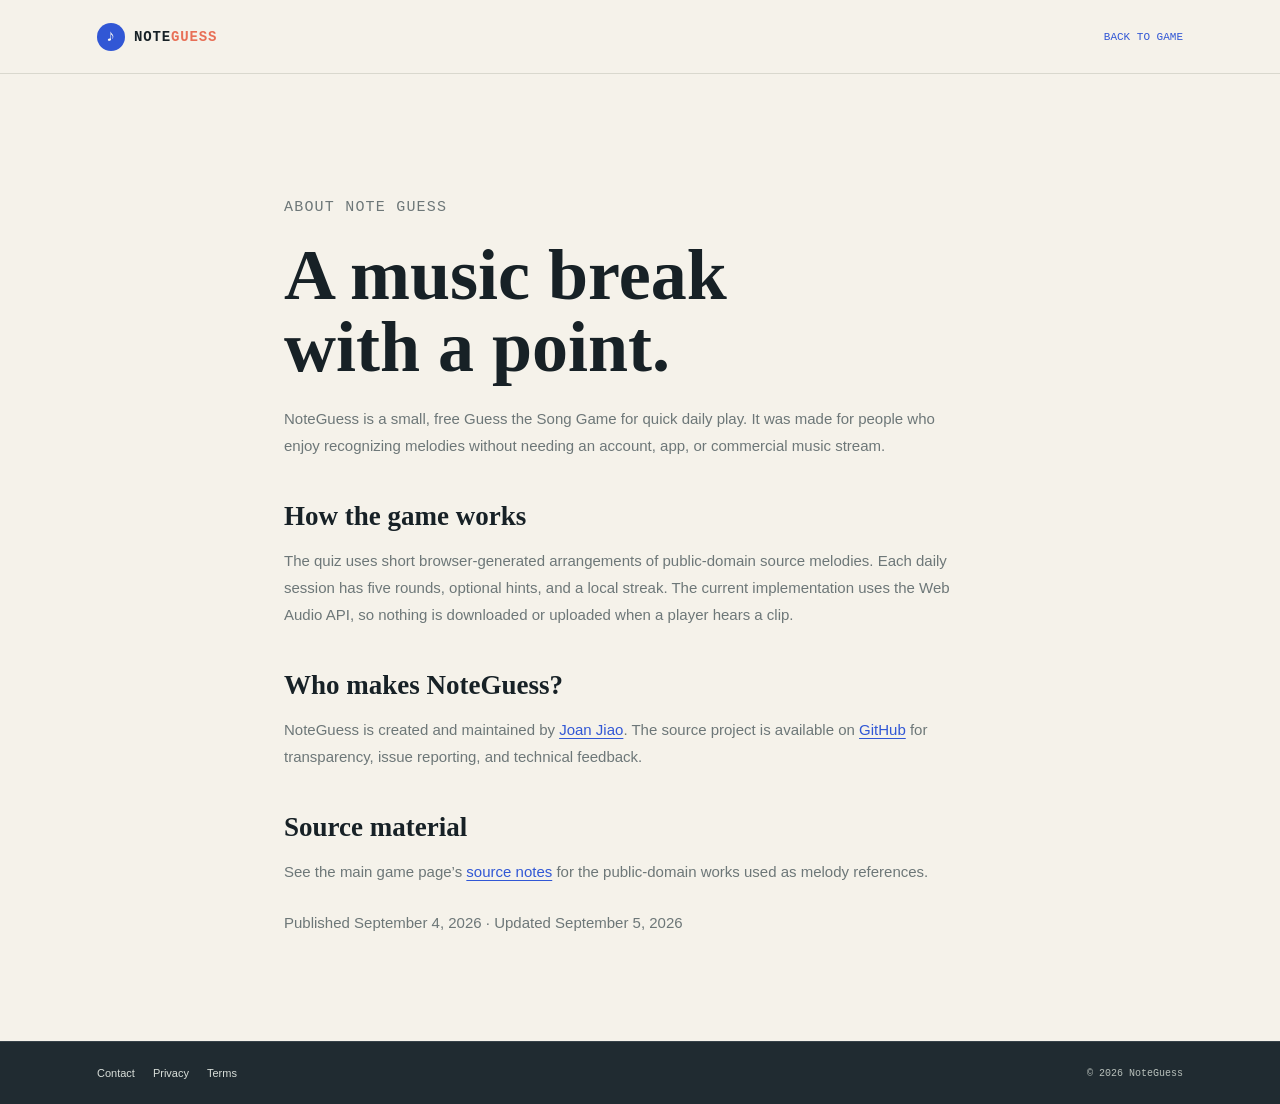
==== about.html @ 52b0c964 "feat: strengthen GEO and social metadata" ====
<!doctype html><html lang="en"><head><meta charset="utf-8"><meta name="viewport" content="width=device-width,initial-scale=1"><title>About NoteGuess | Guess the Song Game</title><meta name="description" content="Learn why NoteGuess uses browser-generated arrangements of public-domain melodies for its free daily music quiz."><link rel="canonical" href="https://guesssong.me/about.html"><link rel="stylesheet" href="styles.css"><link rel="stylesheet" href="pages.css"></head><body><header class="legal-header"><a class="brand" href="./" title="Return to NoteGuess"><span class="brand-mark">♪</span><span>NOTE<span>GUESS</span></span></a><a href="./" title="Play Guess the Song Game">Back to game</a></header><main class="legal-main"><p class="eyebrow">ABOUT NOTE GUESS</p><h1>A music break<br>with a point.</h1><p>NoteGuess is a small, free Guess the Song Game for quick daily play. It was made for people who enjoy recognizing melodies without needing an account, app, or commercial music stream.</p><h2>How the game works</h2><p>The quiz uses short browser-generated arrangements of public-domain source melodies. Each daily session has five rounds, optional hints, and a local streak. The current implementation uses the Web Audio API, so nothing is downloaded or uploaded when a player hears a clip.</p><h2>Who makes NoteGuess?</h2><p>NoteGuess is created and maintained by <a href="https://github.com/joanjiaocn-rgb" rel="author" title="Joan Jiao on GitHub">Joan Jiao</a>. The source project is available on <a href="https://github.com/joanjiaocn-rgb/guesssong" title="View the NoteGuess source repository">GitHub</a> for transparency, issue reporting, and technical feedback.</p><h2>Source material</h2><p>See the main game page’s <a href="./#sources" title="Read source notes for the NoteGuess melodies">source notes</a> for the public-domain works used as melody references.</p><p class="byline">Published <time datetime="2026-09-04">September 4, 2026</time> · Updated <time datetime="2026-09-05">September 5, 2026</time></p></main><footer class="legal-footer"><nav><a href="contact.html" title="Contact NoteGuess">Contact</a><a href="privacy.html" title="Privacy policy">Privacy</a><a href="terms.html" title="Terms of use">Terms</a></nav><small>© 2026 NoteGuess</small></footer></body></html>
---- styles.css ----
:root{--paper:#f5f2ea;--ink:#172126;--muted:#6d7778;--line:#d9d8ce;--blue:#3157d5;--coral:#e86f56;--lime:#d7ef70;--card:#fffdf7;--dark:#202b31}*{box-sizing:border-box}html{scroll-behavior:smooth}body{margin:0;color:var(--ink);background:var(--paper);font-family:'DM Sans',sans-serif}a{color:inherit}.site-header{height:74px;display:flex;align-items:center;justify-content:space-between;gap:20px;padding:0 clamp(20px,5vw,72px);border-bottom:1px solid var(--line);background:rgba(245,242,234,.94)}.brand{display:flex;align-items:center;gap:9px;text-decoration:none;font:700 14px 'DM Mono',monospace;letter-spacing:.06em}.brand>span:last-child>span{color:var(--coral)}.brand-mark{display:grid;place-items:center;width:28px;height:28px;color:var(--card);background:var(--blue);font-size:17px;border-radius:50%}.site-header nav{display:flex;gap:28px;margin-left:auto}.site-header nav a,.footer-links a{font-size:12px;text-decoration:none;color:#647071}.site-header nav a:hover,.footer-links a:hover{color:var(--blue)}.header-pill{display:flex;align-items:center;gap:7px;padding:9px 12px;border:1px solid var(--line);border-radius:3px;color:var(--muted);font:10px 'DM Mono',monospace;text-transform:uppercase}.header-pill i{width:7px;height:7px;background:#69a65e;border-radius:50%}.header-pill b{color:var(--ink);font-weight:500}.hero{display:grid;grid-template-columns:minmax(0,.92fr) minmax(460px,1.08fr);gap:clamp(30px,7vw,105px);max-width:1230px;margin:0 auto;padding:clamp(68px,9vw,120px) clamp(20px,5vw,72px) 92px}.hero-copy{align-self:center}.eyebrow{display:flex;align-items:center;gap:15px;margin:0 0 20px;color:var(--muted);font:10px 'DM Mono',monospace;letter-spacing:.08em}.eyebrow span{color:var(--coral)}.eyebrow b{font-weight:500}.hero h1{margin:0;font:700 clamp(54px,7vw,88px)/.94 Fraunces,serif;letter-spacing:-.02em}.hero h1 em,.how-section h2 em{color:var(--coral);font-style:normal}.hero-lede{max-width:430px;margin:27px 0 30px;color:#627071;font-size:16px;line-height:1.7}.hero-meta{display:flex;gap:20px;color:var(--muted);font:10px 'DM Mono',monospace;text-transform:uppercase}.hero-meta span+span{padding-left:20px;border-left:1px solid var(--line)}.hero-meta strong{margin-right:4px;color:var(--blue);font-size:15px}.game-card{padding:15px;background:var(--card);border:1px solid var(--line);box-shadow:10px 12px 0 rgba(23,33,38,.07);border-radius:6px}.game-topline,.answer-heading{display:flex;align-items:center;justify-content:space-between}.round-label,.score-label,.answer-heading>span{color:#7d8580;font:10px 'DM Mono',monospace;letter-spacing:.05em}.round-label b,.score-label b{color:var(--ink);font-weight:500}.track-stage{position:relative;display:flex;flex-direction:column;align-items:center;justify-content:center;min-height:325px;margin-top:13px;overflow:hidden;color:#f8f7f1;background:var(--dark);border-radius:4px}.stage-grid{position:absolute;inset:0;opacity:.18;background-image:linear-gradient(rgba(255,255,255,.18) 1px,transparent 1px),linear-gradient(90deg,rgba(255,255,255,.18) 1px,transparent 1px);background-size:36px 36px}.note-orbit{position:absolute;top:31px;right:34px;display:grid;place-items:center;width:45px;height:45px;border:1px solid rgba(215,239,112,.5);border-radius:50%;color:var(--lime);font-size:22px}.stage-kicker{position:relative;margin:0 0 8px;color:var(--lime);font:10px 'DM Mono',monospace;letter-spacing:.16em}.track-stage h2{position:relative;margin:0;font:600 34px Fraunces,serif}.waveform{position:relative;display:flex;align-items:center;justify-content:center;gap:4px;width:196px;height:54px;margin:24px 0 20px}.waveform i{display:block;width:3px;height:var(--h);background:var(--coral);border-radius:2px;animation:pulse 1.1s ease-in-out infinite alternate;animation-delay:var(--d)}.play-button{position:relative;display:flex;align-items:center;gap:8px;min-height:42px;padding:0 17px;color:var(--ink);background:var(--lime);border:0;border-radius:3px;font:500 11px 'DM Mono',monospace;text-transform:uppercase;cursor:pointer}.play-button:hover{background:#e5f890}.play-icon{font-size:12px}.listen-note{position:relative;margin:13px 0 0;color:#aab2ad;font:10px 'DM Mono',monospace}.answer-area{padding:22px 9px 8px}.hint-button{padding:6px 9px;color:var(--coral);background:transparent;border:1px solid #f1c8be;border-radius:3px;font:10px 'DM Mono',monospace;cursor:pointer}.hint-button:hover{background:#fff1ed}.hint-button b{font-weight:500}.answers{display:grid;grid-template-columns:1fr 1fr;gap:9px;margin-top:14px}.answer-option{min-height:47px;padding:0 12px;color:var(--ink);text-align:left;background:transparent;border:1px solid var(--line);border-radius:3px;font:500 13px 'DM Sans',sans-serif;cursor:pointer}.answer-option:hover:not(:disabled){border-color:var(--blue);background:#f1f4ff}.answer-option.correct{color:#24562b;background:#eaf4cf;border-color:#7da556}.answer-option.wrong{color:#963d2d;background:#fff0eb;border-color:#e39b89}.answer-option:disabled{cursor:default}.feedback{min-height:24px;margin-top:13px;color:var(--muted);font-size:12px}.feedback strong{color:var(--ink)}.feedback .hint{color:var(--coral)}.next-button{display:flex;align-items:center;justify-content:space-between;width:100%;min-height:42px;padding:0 14px;color:var(--card);background:var(--blue);border:0;border-radius:3px;font:500 11px 'DM Mono',monospace;text-transform:uppercase;cursor:pointer}.next-button:hover{background:#2446b8}.next-button span{font-size:18px}.progress{display:flex;gap:6px;padding:10px 9px 2px}.progress i{height:4px;flex:1;background:#e1e1d8;border-radius:2px}.progress i.active{background:var(--blue)}.progress i.done{background:var(--coral)}.share-strip{display:flex;align-items:center;justify-content:space-between;max-width:1086px;margin:0 auto 105px;padding:21px 24px;border-top:1px solid var(--line);border-bottom:1px solid var(--line)}.strip-label{display:block;color:var(--muted);font:9px 'DM Mono',monospace;letter-spacing:.1em}.share-strip strong{display:inline-block;margin:5px 10px 0 0;font:600 22px Fraunces,serif}.share-strip small{color:var(--muted);font-size:11px}.share-button{padding:10px 14px;color:var(--ink);background:var(--lime);border:0;border-radius:3px;font:500 11px 'DM Mono',monospace;text-transform:uppercase;cursor:pointer}.share-button:hover{background:#e5f890}.share-button span{margin-right:5px;font-size:16px}.how-section{display:grid;grid-template-columns:minmax(260px,.7fr) minmax(0,1.3fr);gap:clamp(45px,8vw,130px);max-width:1086px;margin:0 auto;padding:0 20px 112px}.section-intro h2{margin:0;font:600 48px/1.02 Fraunces,serif}.section-intro>p:last-child{max-width:300px;margin-top:20px;color:var(--muted);font-size:13px;line-height:1.7}.steps{display:grid;grid-template-columns:repeat(3,1fr);gap:22px;padding-top:27px;border-top:1px solid var(--line)}.steps article{position:relative;padding-left:30px}.steps article>span{position:absolute;left:0;top:2px;color:var(--coral);font:10px 'DM Mono',monospace}.steps h3{margin:0;font:600 20px Fraunces,serif}.steps p{margin:9px 0 0;color:var(--muted);font-size:12px;line-height:1.65}.faq-section{display:grid;grid-template-columns:.7fr 1.3fr;gap:80px;padding:75px max(20px,calc((100% - 1086px)/2));background:#eae8de;border-top:1px solid var(--line)}.faq-intro h2{margin:0;font:600 38px Fraunces,serif}.faq-list{border-top:1px solid #cfcfc4}.faq-list details{border-bottom:1px solid #cfcfc4}.faq-list summary{padding:17px 3px;cursor:pointer;font-size:14px;font-weight:600;list-style:none}.faq-list summary::-webkit-details-marker{display:none}.faq-list summary:after{float:right;color:var(--coral);content:'+';font:20px 'DM Mono',monospace;font-weight:400}.faq-list details[open] summary:after{content:'−'}.faq-list p{max-width:630px;margin:0;padding:0 18px 18px 3px;color:var(--muted);font-size:13px;line-height:1.7}.site-footer{display:flex;align-items:flex-end;justify-content:space-between;gap:30px;padding:35px max(20px,calc((100% - 1086px)/2));color:#6a7473;background:var(--dark)}.site-footer .brand{color:#f8f7f1}.site-footer p{margin:12px 0 0;font-size:11px}.footer-links{display:flex;gap:20px}.footer-links a{color:#bdc4bf}.site-footer>small{font:10px 'DM Mono',monospace}@keyframes pulse{from{transform:scaleY(.55);opacity:.55}to{transform:scaleY(1);opacity:1}}@media(max-width:900px){.hero{grid-template-columns:1fr;max-width:650px;padding-top:65px}.hero-copy{text-align:center}.hero .eyebrow,.hero-meta{justify-content:center}.hero-lede{margin-left:auto;margin-right:auto}.how-section,.faq-section{grid-template-columns:1fr;gap:35px}.steps{padding-top:20px}.faq-section{padding-top:58px}}@media(max-width:560px){.site-header{height:64px;padding:0 16px}.site-header nav{display:none}.header-pill{padding:7px;font-size:9px}.header-pill b{display:none}.hero{padding:52px 16px 60px}.hero h1{font-size:53px}.hero-meta{gap:10px;font-size:9px}.hero-meta span+span{padding-left:10px}.game-card{padding:10px}.track-stage{min-height:300px}.track-stage h2{font-size:29px}.answers{grid-template-columns:1fr}.share-strip{align-items:flex-start;gap:18px;margin:0 16px 75px;padding:18px 0}.share-strip small{display:block;max-width:150px;line-height:1.4}.share-button{white-space:nowrap}.how-section{padding-bottom:75px}.section-intro h2{font-size:40px}.steps{grid-template-columns:1fr;gap:27px}.faq-section{padding:56px 16px}.site-footer{align-items:flex-start;flex-direction:column;padding:30px 16px}.footer-links{order:3}.site-footer>small{order:2}}
---- pages.css ----
.legal-header{height:74px;display:flex;align-items:center;justify-content:space-between;gap:20px;padding:0 max(20px,calc((100% - 1086px)/2));border-bottom:1px solid var(--line);background:var(--paper)}.legal-header>a:last-child{color:var(--blue);font:11px 'DM Mono',monospace;text-decoration:none;text-transform:uppercase}.legal-main{max-width:760px;margin:0 auto;padding:clamp(68px,11vw,120px) 24px 90px}.legal-main .eyebrow{margin-bottom:18px}.legal-main h1{margin:0 0 22px;font:600 clamp(46px,7vw,72px)/1 Fraunces,serif}.legal-main h2{margin:42px 0 12px;font:600 27px Fraunces,serif}.legal-main p,.legal-main li{max-width:670px;color:var(--muted);font-size:15px;line-height:1.8}.legal-main a{color:var(--blue);text-underline-offset:3px}.legal-main ul{padding-left:20px}.legal-main .byline{margin-top:24px}.legal-footer{display:flex;align-items:center;justify-content:space-between;gap:20px;padding:25px max(20px,calc((100% - 1086px)/2));border-top:1px solid #374249;color:#b8c0bb;background:var(--dark)}.legal-footer nav{display:flex;flex-wrap:wrap;gap:18px}.legal-footer a{color:#d9dfda;font-size:11px;text-decoration:none}.legal-footer small{font:10px 'DM Mono',monospace}@media(max-width:560px){.legal-header{height:64px}.legal-main{padding-top:65px}.legal-footer{align-items:flex-start;flex-direction:column}}
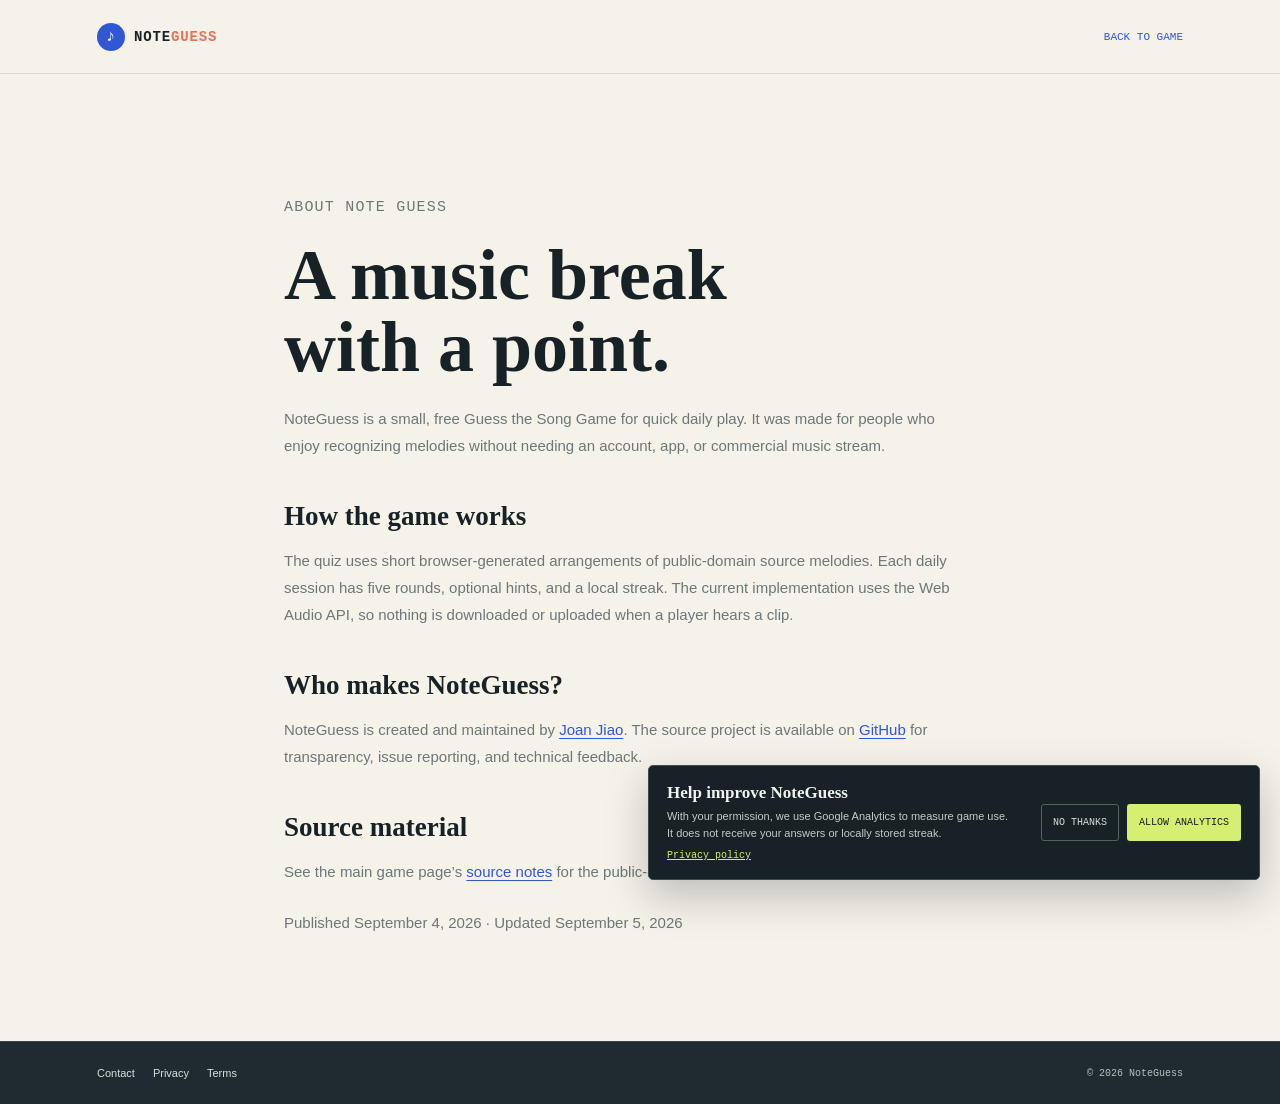
==== commit 6aa1e09c: "feat: add consented GA4 analytics" ====
--- a/about.html
+++ b/about.html
@@ -1 +1 @@
-<!doctype html><html lang="en"><head><meta charset="utf-8"><meta name="viewport" content="width=device-width,initial-scale=1"><title>About NoteGuess | Guess the Song Game</title><meta name="description" content="Learn why NoteGuess uses browser-generated arrangements of public-domain melodies for its free daily music quiz."><link rel="canonical" href="https://guesssong.me/about.html"><link rel="stylesheet" href="styles.css"><link rel="stylesheet" href="pages.css"></head><body><header class="legal-header"><a class="brand" href="./" title="Return to NoteGuess"><span class="brand-mark">♪</span><span>NOTE<span>GUESS</span></span></a><a href="./" title="Play Guess the Song Game">Back to game</a></header><main class="legal-main"><p class="eyebrow">ABOUT NOTE GUESS</p><h1>A music break<br>with a point.</h1><p>NoteGuess is a small, free Guess the Song Game for quick daily play. It was made for people who enjoy recognizing melodies without needing an account, app, or commercial music stream.</p><h2>How the game works</h2><p>The quiz uses short browser-generated arrangements of public-domain source melodies. Each daily session has five rounds, optional hints, and a local streak. The current implementation uses the Web Audio API, so nothing is downloaded or uploaded when a player hears a clip.</p><h2>Who makes NoteGuess?</h2><p>NoteGuess is created and maintained by <a href="https://github.com/joanjiaocn-rgb" rel="author" title="Joan Jiao on GitHub">Joan Jiao</a>. The source project is available on <a href="https://github.com/joanjiaocn-rgb/guesssong" title="View the NoteGuess source repository">GitHub</a> for transparency, issue reporting, and technical feedback.</p><h2>Source material</h2><p>See the main game page’s <a href="./#sources" title="Read source notes for the NoteGuess melodies">source notes</a> for the public-domain works used as melody references.</p><p class="byline">Published <time datetime="2026-09-04">September 4, 2026</time> · Updated <time datetime="2026-09-05">September 5, 2026</time></p></main><footer class="legal-footer"><nav><a href="contact.html" title="Contact NoteGuess">Contact</a><a href="privacy.html" title="Privacy policy">Privacy</a><a href="terms.html" title="Terms of use">Terms</a></nav><small>© 2026 NoteGuess</small></footer></body></html>
+<!doctype html><html lang="en"><head><meta charset="utf-8"><meta name="viewport" content="width=device-width,initial-scale=1"><title>About NoteGuess | Guess the Song Game</title><meta name="description" content="Learn why NoteGuess uses browser-generated arrangements of public-domain melodies for its free daily music quiz."><link rel="canonical" href="https://guesssong.me/about"><link rel="stylesheet" href="/styles.css"><link rel="stylesheet" href="/pages.css"><link rel="stylesheet" href="/analytics.css"></head><body><header class="legal-header"><a class="brand" href="/" title="Return to NoteGuess"><span class="brand-mark">♪</span><span>NOTE<span>GUESS</span></span></a><a href="/" title="Play Guess the Song Game">Back to game</a></header><main class="legal-main"><p class="eyebrow">ABOUT NOTE GUESS</p><h1>A music break<br>with a point.</h1><p>NoteGuess is a small, free Guess the Song Game for quick daily play. It was made for people who enjoy recognizing melodies without needing an account, app, or commercial music stream.</p><h2>How the game works</h2><p>The quiz uses short browser-generated arrangements of public-domain source melodies. Each daily session has five rounds, optional hints, and a local streak. The current implementation uses the Web Audio API, so nothing is downloaded or uploaded when a player hears a clip.</p><h2>Who makes NoteGuess?</h2><p>NoteGuess is created and maintained by <a href="https://github.com/joanjiaocn-rgb" rel="author" title="Joan Jiao on GitHub">Joan Jiao</a>. The source project is available on <a href="https://github.com/joanjiaocn-rgb/guesssong" title="View the NoteGuess source repository">GitHub</a> for transparency, issue reporting, and technical feedback.</p><h2>Source material</h2><p>See the main game page’s <a href="/#sources" title="Read source notes for the NoteGuess melodies">source notes</a> for the public-domain works used as melody references.</p><p class="byline">Published <time datetime="2026-09-04">September 4, 2026</time> · Updated <time datetime="2026-09-05">September 5, 2026</time></p></main><footer class="legal-footer"><nav><a href="/contact" title="Contact NoteGuess">Contact</a><a href="/privacy" title="Privacy policy">Privacy</a><a href="/terms" title="Terms of use">Terms</a></nav><small>© 2026 NoteGuess</small></footer><script src="/analytics.js"></script></body></html>
--- a/analytics.css
+++ b/analytics.css
@@ -0,0 +1,2 @@
+.analytics-consent{position:fixed;right:20px;bottom:20px;z-index:20;display:flex;align-items:center;gap:24px;max-width:630px;padding:17px 18px;color:#eff3ee;background:#172126;border:1px solid #3c4b4d;border-radius:5px;box-shadow:0 16px 42px rgba(23,33,38,.25)}.analytics-consent strong{font:600 17px Fraunces,serif}.analytics-consent p{max-width:350px;margin:5px 0 2px;color:#c3cbc7;font-size:11px;line-height:1.55}.analytics-consent a{color:#d7ef70;font:10px 'DM Mono',monospace}.analytics-consent-actions{display:flex;flex-shrink:0;gap:8px}.analytics-consent button{min-height:37px;padding:0 11px;border:1px solid transparent;border-radius:3px;font:500 10px 'DM Mono',monospace;text-transform:uppercase;cursor:pointer}.analytics-deny{color:#d8dfdb;background:transparent;border-color:#53625f!important}.analytics-accept{color:#172126;background:#d7ef70}.analytics-accept:hover{background:#e5f890}@media(max-width:620px){.analytics-consent{right:12px;bottom:12px;left:12px;display:block;padding:17px}.analytics-consent-actions{margin-top:15px}.analytics-consent button{flex:1}.analytics-consent p{max-width:none}}
+.analytics-privacy-control{min-height:40px;margin-top:4px;padding:0 13px;color:var(--ink);background:var(--lime);border:0;border-radius:3px;font:500 10px 'DM Mono',monospace;text-transform:uppercase;cursor:pointer}.analytics-privacy-control:hover{background:#e5f890}.analytics-privacy-control:focus-visible{outline:3px solid var(--coral);outline-offset:2px}
